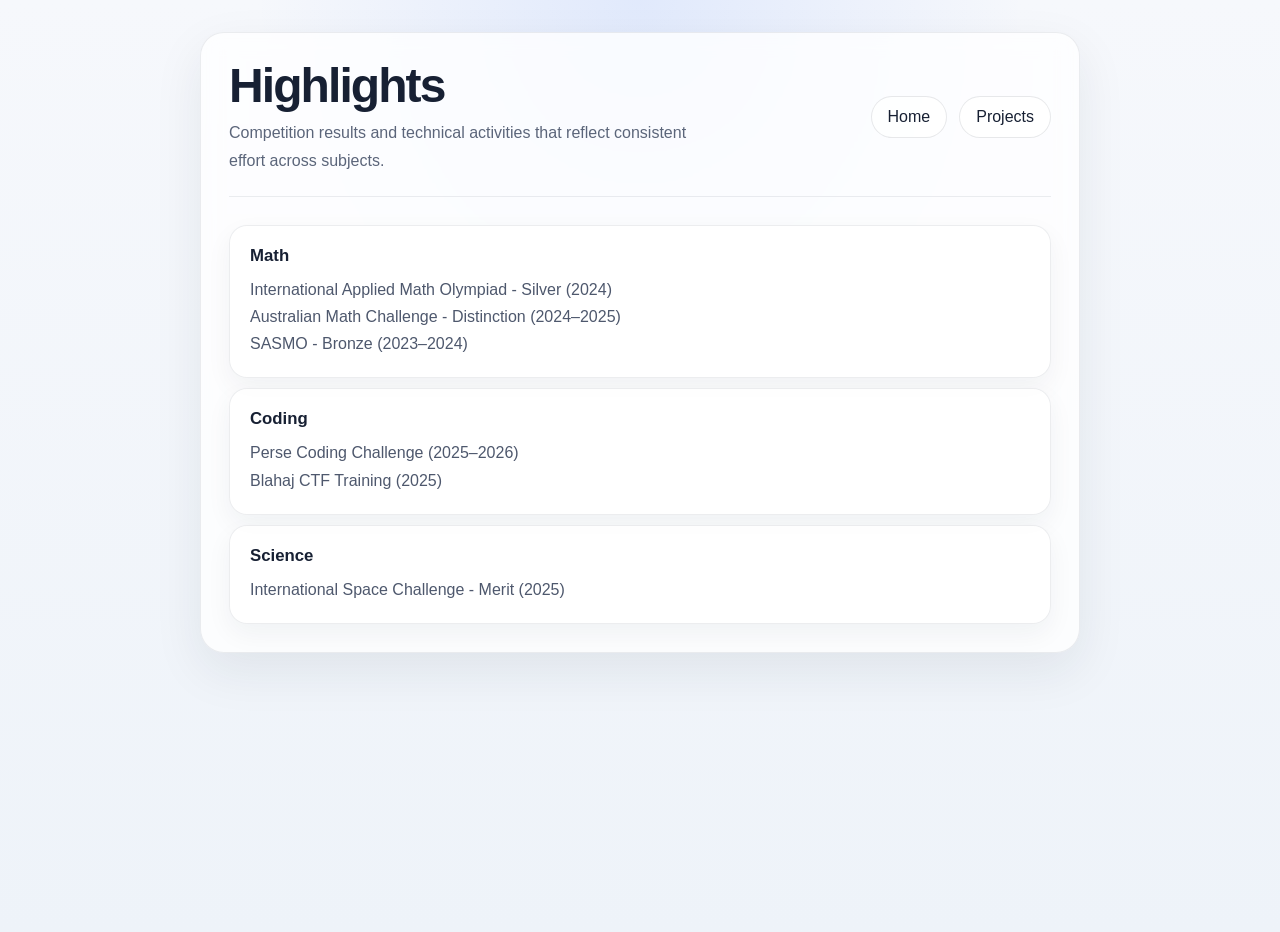
==== achievements.html @ 75c210fb "Add files via upload" ====
<!DOCTYPE html>
<html>
<head>
  <meta charset="utf-8">
  <meta name="viewport" content="width=device-width, initial-scale=1">
  <title>Highlights</title>
  <link rel="stylesheet" href="style.css">
</head>

<body>
  <div class="container">

    <header class="site-header">
      <div class="brand">
        <h1>Highlights</h1>
        <p>Competition results and technical activities that reflect consistent effort across subjects.</p>
      </div>

      <nav class="nav-links" aria-label="Primary">
        <a href="index.html">Home</a>
        <a href="projects.html">Projects</a>
      </nav>
    </header>

    <div class="card-grid meta-list">
      <section class="card">
        <h3>Math</h3>
        <p>International Applied Math Olympiad - Silver (2024)</p>
        <p>Australian Math Challenge - Distinction (2024–2025)</p>
        <p>SASMO - Bronze (2023–2024)</p>
      </section>

      <section class="card">
        <h3>Coding</h3>
        <p>Perse Coding Challenge (2025–2026)</p>
        <p>Blahaj CTF Training (2025)</p>
      </section>

      <section class="card">
        <h3>Science</h3>
        <p>International Space Challenge - Merit (2025)</p>
      </section>
    </div>

  </div>

</body>
</html>
---- style.css ----
* {
  box-sizing: border-box;
}

body {
  margin: 0;
  min-height: 100vh;
  font-family: "Helvetica Neue", Arial, sans-serif;
  color: #172033;
  background:
    radial-gradient(circle at top, rgba(72, 128, 255, 0.12), transparent 34%),
    linear-gradient(180deg, #f6f8fc 0%, #eef3f9 100%);
}

a {
  color: inherit;
  text-decoration: none;
}

.container {
  width: min(880px, calc(100% - 32px));
  margin: 32px auto;
  padding: 28px;
  background: rgba(255, 255, 255, 0.78);
  border: 1px solid rgba(23, 32, 51, 0.08);
  border-radius: 24px;
  box-shadow: 0 18px 50px rgba(23, 32, 51, 0.08);
  backdrop-filter: blur(10px);
}

.site-header {
  display: flex;
  justify-content: space-between;
  align-items: center;
  gap: 20px;
  padding-bottom: 22px;
  border-bottom: 1px solid rgba(23, 32, 51, 0.08);
  margin-bottom: 28px;
}

.brand h1,
h1 {
  margin: 0;
  font-size: clamp(2rem, 4vw, 3rem);
  letter-spacing: -0.04em;
  line-height: 1.05;
}

.brand p {
  margin: 8px 0 0;
  max-width: 54ch;
  color: #5b657a;
  line-height: 1.7;
}

.nav-links,
.links {
  display: flex;
  flex-wrap: wrap;
  gap: 12px;
}

.nav-links a,
.links a {
  display: inline-flex;
  align-items: center;
  justify-content: center;
  min-height: 42px;
  padding: 0 16px;
  border-radius: 999px;
  border: 1px solid rgba(23, 32, 51, 0.1);
  background: rgba(255, 255, 255, 0.72);
  color: #172033;
  transition: transform 180ms ease, box-shadow 180ms ease, border-color 180ms ease, background-color 180ms ease;
}

.nav-links a:hover,
.links a:hover {
  transform: translateY(-2px);
  border-color: rgba(72, 128, 255, 0.28);
  box-shadow: 0 10px 24px rgba(72, 128, 255, 0.14);
  background: #ffffff;
}

.hero,
.content-block {
  padding: 4px 0 0;
}

.hero p,
p {
  margin: 0;
  font-size: 1rem;
  line-height: 1.7;
  color: #4e586d;
}

.links {
  margin-top: 28px;
}

.section-title {
  margin: 28px 0 14px;
  font-size: 1.05rem;
  letter-spacing: 0.02em;
  text-transform: uppercase;
  color: #5b657a;
}

.card-grid {
  display: grid;
  gap: 16px;
}

.card {
  padding: 20px;
  border-radius: 18px;
  background: rgba(255, 255, 255, 0.82);
  border: 1px solid rgba(23, 32, 51, 0.08);
  box-shadow: 0 10px 26px rgba(23, 32, 51, 0.05);
}

.card h3 {
  margin: 0 0 10px;
  font-size: 1.05rem;
  color: #172033;
}

.meta-list {
  display: grid;
  gap: 10px;
}

.meta-list p + p {
  margin-top: 0;
}

@media (max-width: 720px) {
  .container {
    margin: 16px auto;
    padding: 20px;
    border-radius: 20px;
  }

  .site-header {
    flex-direction: column;
    align-items: flex-start;
  }

  .nav-links,
  .links {
    width: 100%;
  }

  .nav-links a,
  .links a {
    flex: 1 1 auto;
  }
}
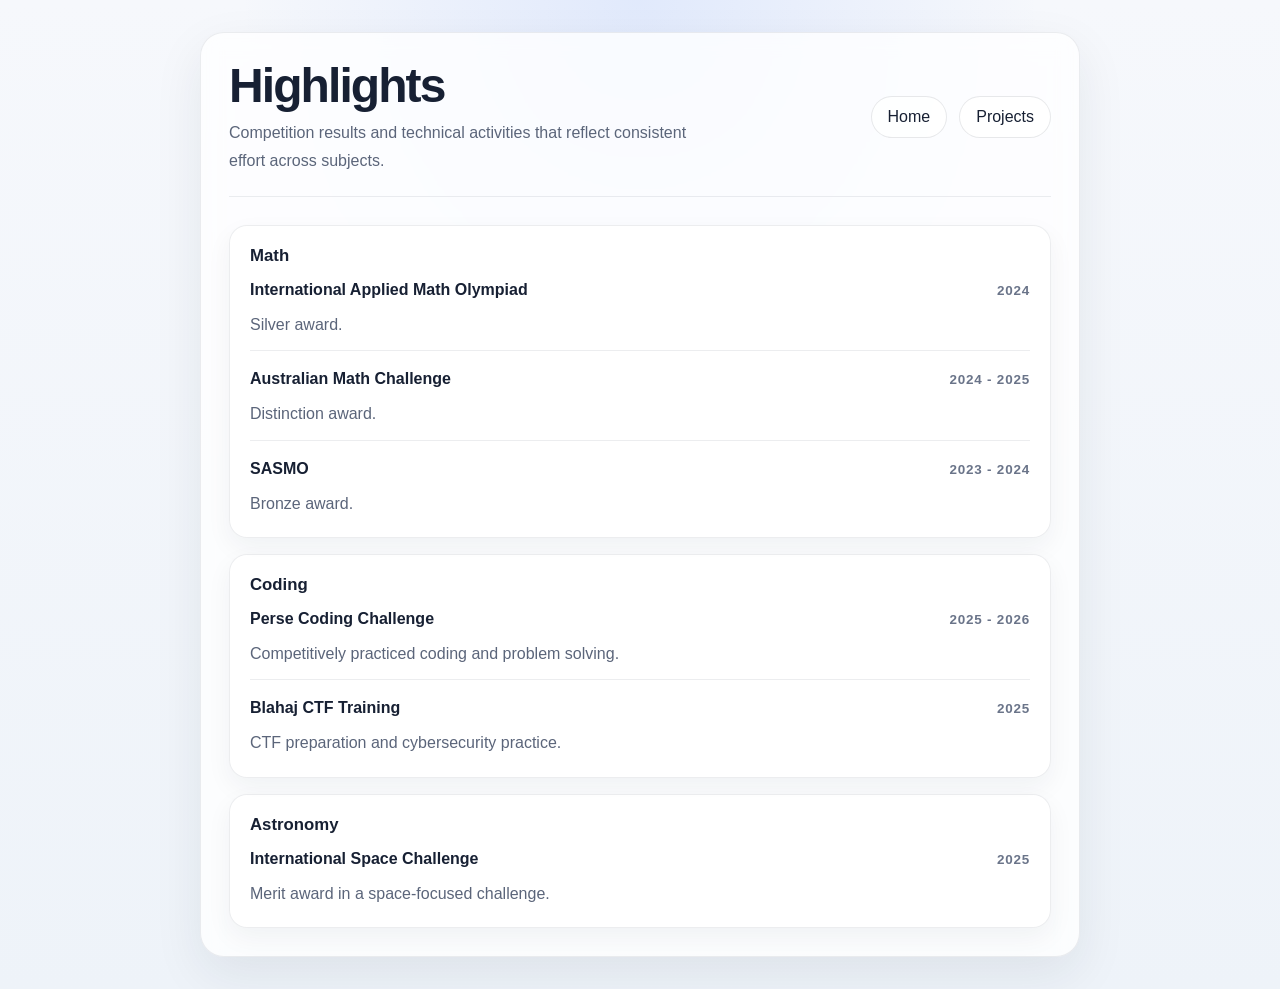
==== commit 3c7afd5f: "Add files via upload" ====
--- a/achievements.html
+++ b/achievements.html
@@ -22,23 +22,68 @@
       </nav>
     </header>
 
-    <div class="card-grid meta-list">
+    <div class="card-grid achievement-groups">
       <section class="card">
         <h3>Math</h3>
-        <p>International Applied Math Olympiad - Silver (2024)</p>
-        <p>Australian Math Challenge - Distinction (2024–2025)</p>
-        <p>SASMO - Bronze (2023–2024)</p>
+        <div class="achievement-list">
+          <article class="achievement-item">
+            <div class="achievement-head">
+              <p class="achievement-title">International Applied Math Olympiad</p>
+              <span class="achievement-year">2024</span>
+            </div>
+            <p class="achievement-desc">Silver award.</p>
+          </article>
+
+          <article class="achievement-item">
+            <div class="achievement-head">
+              <p class="achievement-title">Australian Math Challenge</p>
+              <span class="achievement-year">2024 - 2025</span>
+            </div>
+            <p class="achievement-desc">Distinction award.</p>
+          </article>
+
+          <article class="achievement-item">
+            <div class="achievement-head">
+              <p class="achievement-title">SASMO</p>
+              <span class="achievement-year">2023 - 2024</span>
+            </div>
+            <p class="achievement-desc">Bronze award.</p>
+          </article>
+        </div>
       </section>
 
       <section class="card">
         <h3>Coding</h3>
-        <p>Perse Coding Challenge (2025–2026)</p>
-        <p>Blahaj CTF Training (2025)</p>
+        <div class="achievement-list">
+          <article class="achievement-item">
+            <div class="achievement-head">
+              <p class="achievement-title">Perse Coding Challenge</p>
+              <span class="achievement-year">2025 - 2026</span>
+            </div>
+            <p class="achievement-desc">Competitively practiced coding and problem solving.</p>
+          </article>
+
+          <article class="achievement-item">
+            <div class="achievement-head">
+              <p class="achievement-title">Blahaj CTF Training</p>
+              <span class="achievement-year">2025</span>
+            </div>
+            <p class="achievement-desc">CTF preparation and cybersecurity practice.</p>
+          </article>
+        </div>
       </section>
 
       <section class="card">
-        <h3>Science</h3>
-        <p>International Space Challenge - Merit (2025)</p>
+        <h3>Astronomy</h3>
+        <div class="achievement-list">
+          <article class="achievement-item">
+            <div class="achievement-head">
+              <p class="achievement-title">International Space Challenge</p>
+              <span class="achievement-year">2025</span>
+            </div>
+            <p class="achievement-desc">Merit award in a space-focused challenge.</p>
+          </article>
+        </div>
       </section>
     </div>
 
--- a/style.css
+++ b/style.css
@@ -126,13 +126,87 @@
   color: #172033;
 }
 
+.card-meta {
+  margin-top: -2px;
+  margin-bottom: 14px;
+  font-size: 0.88rem;
+  font-weight: 700;
+  letter-spacing: 0.08em;
+  text-transform: uppercase;
+  color: #6a7489;
+}
+
+.tag-list {
+  display: flex;
+  flex-wrap: wrap;
+  gap: 8px;
+  margin-top: 14px;
+}
+
+.tag {
+  display: inline-flex;
+  align-items: center;
+  min-height: 30px;
+  padding: 0 12px;
+  border-radius: 999px;
+  border: 1px solid rgba(72, 128, 255, 0.18);
+  background: rgba(72, 128, 255, 0.08);
+  color: #3353a4;
+  font-size: 0.88rem;
+  font-weight: 600;
+  letter-spacing: 0.01em;
+}
+
 .meta-list {
   display: grid;
   gap: 10px;
 }
 
-.meta-list p + p {
-  margin-top: 0;
+.achievement-groups {
+  display: grid;
+  gap: 16px;
+}
+
+.achievement-list {
+  display: grid;
+  gap: 12px;
+}
+
+.achievement-item {
+  padding: 14px 0 0;
+  border-top: 1px solid rgba(23, 32, 51, 0.08);
+}
+
+.achievement-item:first-child {
+  padding-top: 0;
+  border-top: 0;
+}
+
+.achievement-head {
+  display: flex;
+  justify-content: space-between;
+  align-items: baseline;
+  gap: 12px;
+}
+
+.achievement-title {
+  margin: 0;
+  font-weight: 700;
+  color: #172033;
+}
+
+.achievement-year {
+  flex: none;
+  font-size: 0.84rem;
+  font-weight: 700;
+  letter-spacing: 0.06em;
+  text-transform: uppercase;
+  color: #6a7489;
+}
+
+.achievement-desc {
+  margin-top: 8px;
+  color: #5b657a;
 }
 
 @media (max-width: 720px) {
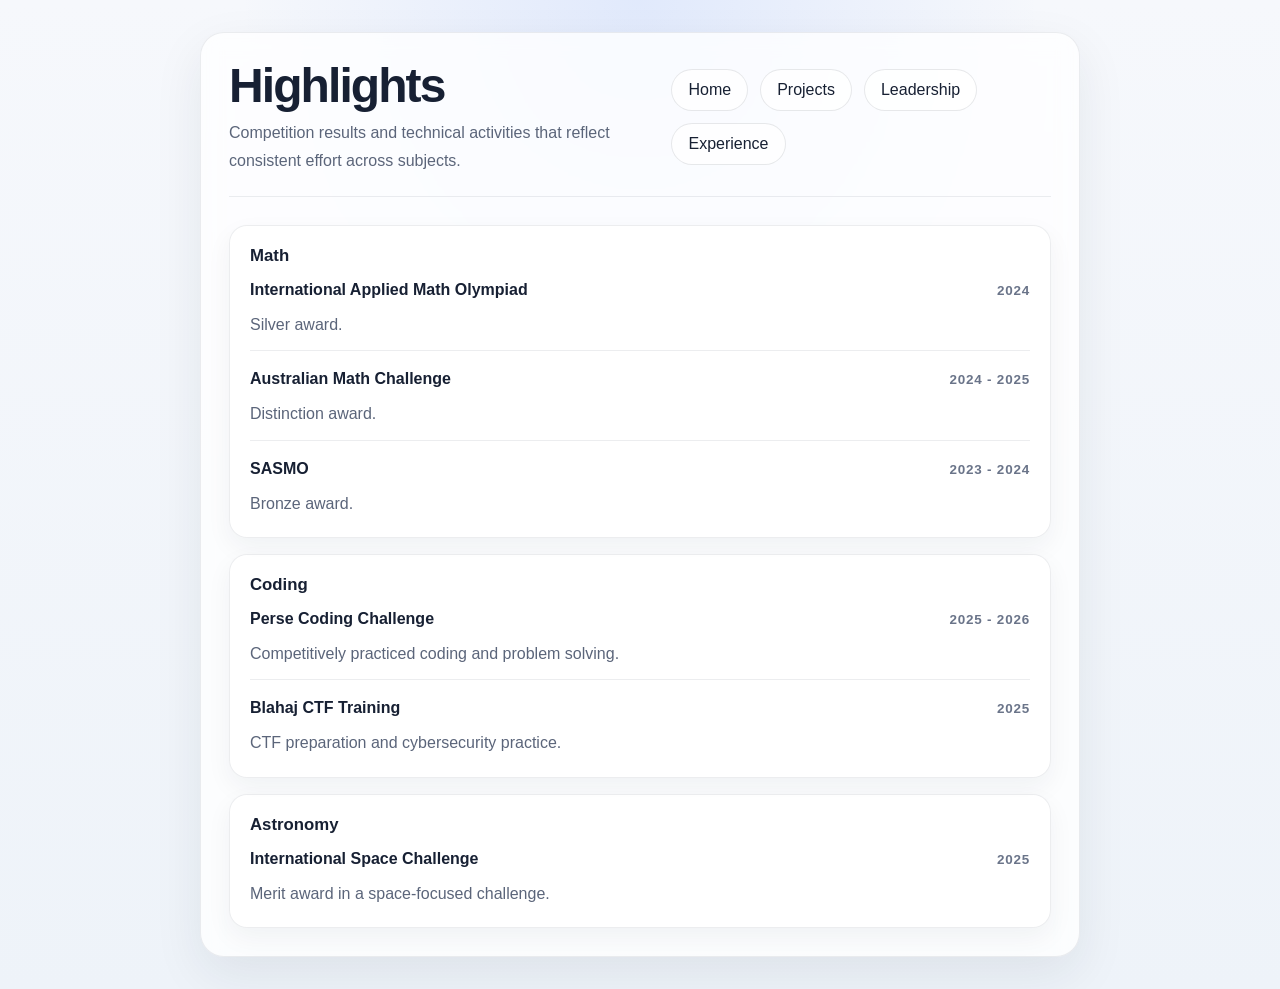
==== commit 1fd6008c: "Add files via upload" ====
--- a/achievements.html
+++ b/achievements.html
@@ -19,6 +19,8 @@
       <nav class="nav-links" aria-label="Primary">
         <a href="index.html">Home</a>
         <a href="projects.html">Projects</a>
+        <a href="leadership.html">Leadership</a>
+        <a href="experience.html">Experience</a>
       </nav>
     </header>
 
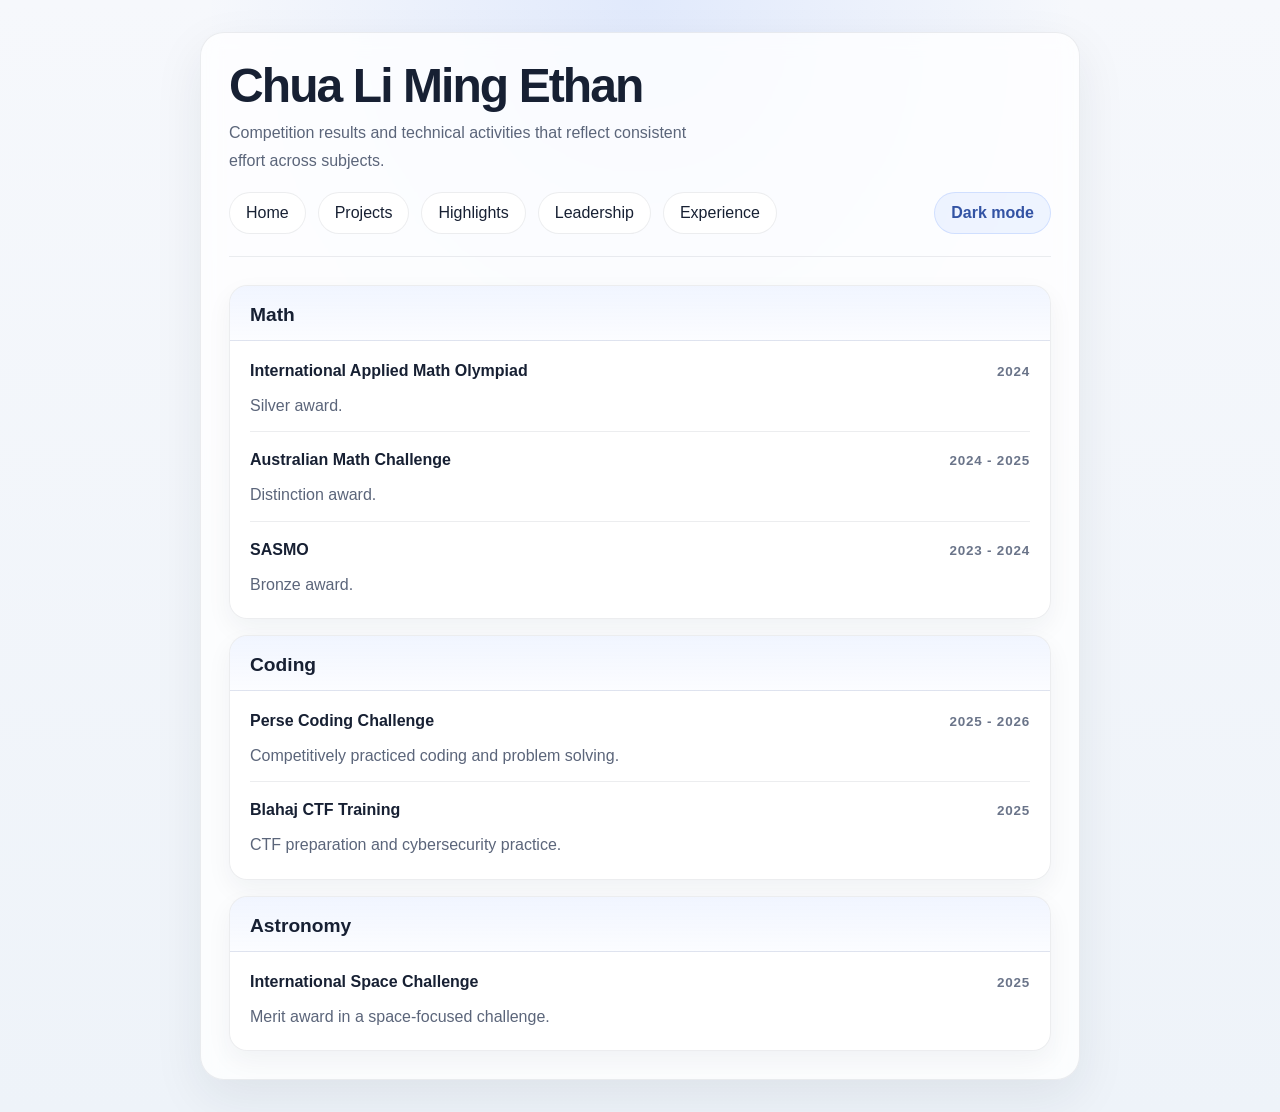
==== commit 7d3d537e: "Add files via upload" ====
--- a/achievements.html
+++ b/achievements.html
@@ -12,16 +12,21 @@
 
     <header class="site-header">
       <div class="brand">
-        <h1>Highlights</h1>
+        <h1>Chua Li Ming Ethan</h1>
         <p>Competition results and technical activities that reflect consistent effort across subjects.</p>
       </div>
 
-      <nav class="nav-links" aria-label="Primary">
-        <a href="index.html">Home</a>
-        <a href="projects.html">Projects</a>
-        <a href="leadership.html">Leadership</a>
-        <a href="experience.html">Experience</a>
-      </nav>
+      <div class="header-tools">
+        <nav class="nav-links" aria-label="Primary">
+          <a href="index.html">Home</a>
+          <a href="projects.html">Projects</a>
+          <a href="achievements.html">Highlights</a>
+          <a href="leadership.html">Leadership</a>
+          <a href="experience.html">Experience</a>
+        </nav>
+
+        <button class="theme-toggle" type="button" data-theme-toggle>Dark mode</button>
+      </div>
     </header>
 
     <div class="card-grid achievement-groups">
@@ -90,6 +95,7 @@
     </div>
 
   </div>
+  <script src="script.js"></script>
 
 </body>
 </html>
--- a/style.css
+++ b/style.css
@@ -1,3 +1,39 @@
+:root {
+  color-scheme: light;
+  --page-bg:
+    radial-gradient(circle at top, rgba(72, 128, 255, 0.12), transparent 34%),
+    linear-gradient(180deg, #f6f8fc 0%, #eef3f9 100%);
+  --surface: rgba(255, 255, 255, 0.78);
+  --surface-strong: rgba(255, 255, 255, 0.88);
+  --text: #172033;
+  --muted: #5b657a;
+  --muted-strong: #6a7489;
+  --border: rgba(23, 32, 51, 0.08);
+  --shadow: rgba(23, 32, 51, 0.08);
+  --accent: #3353a4;
+  --accent-soft: rgba(72, 128, 255, 0.08);
+  --accent-border: rgba(72, 128, 255, 0.18);
+  --accent-glow: rgba(72, 128, 255, 0.14);
+}
+
+body[data-theme="dark"] {
+  color-scheme: dark;
+  --page-bg:
+    radial-gradient(circle at top, rgba(104, 142, 255, 0.14), transparent 34%),
+    linear-gradient(180deg, #0f1421 0%, #151c2d 100%);
+  --surface: rgba(18, 24, 37, 0.78);
+  --surface-strong: rgba(18, 24, 37, 0.9);
+  --text: #eef2ff;
+  --muted: #b1b9d0;
+  --muted-strong: #9fa8c0;
+  --border: rgba(255, 255, 255, 0.1);
+  --shadow: rgba(0, 0, 0, 0.28);
+  --accent: #9fb4ff;
+  --accent-soft: rgba(104, 142, 255, 0.14);
+  --accent-border: rgba(159, 180, 255, 0.22);
+  --accent-glow: rgba(104, 142, 255, 0.18);
+}
+
 * {
   box-sizing: border-box;
 }
@@ -6,10 +42,9 @@
   margin: 0;
   min-height: 100vh;
   font-family: "Helvetica Neue", Arial, sans-serif;
-  color: #172033;
-  background:
-    radial-gradient(circle at top, rgba(72, 128, 255, 0.12), transparent 34%),
-    linear-gradient(180deg, #f6f8fc 0%, #eef3f9 100%);
+  color: var(--text);
+  background: var(--page-bg);
+  transition: background 220ms ease, color 220ms ease;
 }
 
 a {
@@ -21,20 +56,18 @@
   width: min(880px, calc(100% - 32px));
   margin: 32px auto;
   padding: 28px;
-  background: rgba(255, 255, 255, 0.78);
-  border: 1px solid rgba(23, 32, 51, 0.08);
+  background: var(--surface);
+  border: 1px solid var(--border);
   border-radius: 24px;
-  box-shadow: 0 18px 50px rgba(23, 32, 51, 0.08);
+  box-shadow: 0 18px 50px var(--shadow);
   backdrop-filter: blur(10px);
 }
 
 .site-header {
-  display: flex;
-  justify-content: space-between;
-  align-items: center;
-  gap: 20px;
+  display: grid;
+  gap: 18px;
   padding-bottom: 22px;
-  border-bottom: 1px solid rgba(23, 32, 51, 0.08);
+  border-bottom: 1px solid var(--border);
   margin-bottom: 28px;
 }
 
@@ -49,8 +82,16 @@
 .brand p {
   margin: 8px 0 0;
   max-width: 54ch;
-  color: #5b657a;
+  color: var(--muted);
   line-height: 1.7;
+}
+
+.header-tools {
+  display: flex;
+  align-items: center;
+  justify-content: space-between;
+  gap: 14px;
+  flex-wrap: wrap;
 }
 
 .nav-links,
@@ -68,18 +109,39 @@
   min-height: 42px;
   padding: 0 16px;
   border-radius: 999px;
-  border: 1px solid rgba(23, 32, 51, 0.1);
-  background: rgba(255, 255, 255, 0.72);
-  color: #172033;
-  transition: transform 180ms ease, box-shadow 180ms ease, border-color 180ms ease, background-color 180ms ease;
+  border: 1px solid var(--border);
+  background: var(--surface-strong);
+  color: var(--text);
+  transition: transform 180ms ease, box-shadow 180ms ease, border-color 180ms ease, background-color 180ms ease, color 180ms ease;
 }
 
 .nav-links a:hover,
 .links a:hover {
   transform: translateY(-2px);
-  border-color: rgba(72, 128, 255, 0.28);
-  box-shadow: 0 10px 24px rgba(72, 128, 255, 0.14);
-  background: #ffffff;
+  border-color: var(--accent-border);
+  box-shadow: 0 10px 24px var(--accent-glow);
+  background: var(--surface-strong);
+}
+
+.theme-toggle {
+  display: inline-flex;
+  align-items: center;
+  justify-content: center;
+  min-height: 42px;
+  padding: 0 16px;
+  border-radius: 999px;
+  border: 1px solid var(--accent-border);
+  background: var(--accent-soft);
+  color: var(--accent);
+  font: inherit;
+  font-weight: 700;
+  cursor: pointer;
+  transition: transform 180ms ease, box-shadow 180ms ease, border-color 180ms ease, background-color 180ms ease, color 180ms ease;
+}
+
+.theme-toggle:hover {
+  transform: translateY(-2px);
+  box-shadow: 0 10px 24px var(--accent-glow);
 }
 
 .hero,
@@ -92,7 +154,7 @@
   margin: 0;
   font-size: 1rem;
   line-height: 1.7;
-  color: #4e586d;
+  color: var(--muted);
 }
 
 .links {
@@ -104,7 +166,7 @@
   font-size: 1.05rem;
   letter-spacing: 0.02em;
   text-transform: uppercase;
-  color: #5b657a;
+  color: var(--muted);
 }
 
 .card-grid {
@@ -115,15 +177,19 @@
 .card {
   padding: 20px;
   border-radius: 18px;
-  background: rgba(255, 255, 255, 0.82);
-  border: 1px solid rgba(23, 32, 51, 0.08);
+  background: var(--surface-strong);
+  border: 1px solid var(--border);
   box-shadow: 0 10px 26px rgba(23, 32, 51, 0.05);
+  overflow: hidden;
 }
 
 .card h3 {
-  margin: 0 0 10px;
-  font-size: 1.05rem;
-  color: #172033;
+  margin: -20px -20px 16px;
+  padding: 18px 20px 14px;
+  font-size: 1.2rem;
+  color: var(--text);
+  background: linear-gradient(180deg, var(--accent-soft), rgba(72, 128, 255, 0.02));
+  border-bottom: 1px solid var(--border);
 }
 
 .card-meta {
@@ -133,7 +199,7 @@
   font-weight: 700;
   letter-spacing: 0.08em;
   text-transform: uppercase;
-  color: #6a7489;
+  color: var(--muted-strong);
 }
 
 .tag-list {
@@ -149,9 +215,9 @@
   min-height: 30px;
   padding: 0 12px;
   border-radius: 999px;
-  border: 1px solid rgba(72, 128, 255, 0.18);
-  background: rgba(72, 128, 255, 0.08);
-  color: #3353a4;
+  border: 1px solid var(--accent-border);
+  background: var(--accent-soft);
+  color: var(--accent);
   font-size: 0.88rem;
   font-weight: 600;
   letter-spacing: 0.01em;
@@ -174,7 +240,7 @@
 
 .achievement-item {
   padding: 14px 0 0;
-  border-top: 1px solid rgba(23, 32, 51, 0.08);
+  border-top: 1px solid var(--border);
 }
 
 .achievement-item:first-child {
@@ -192,7 +258,7 @@
 .achievement-title {
   margin: 0;
   font-weight: 700;
-  color: #172033;
+  color: var(--text);
 }
 
 .achievement-year {
@@ -201,12 +267,12 @@
   font-weight: 700;
   letter-spacing: 0.06em;
   text-transform: uppercase;
-  color: #6a7489;
+  color: var(--muted-strong);
 }
 
 .achievement-desc {
   margin-top: 8px;
-  color: #5b657a;
+  color: var(--muted);
 }
 
 @media (max-width: 720px) {
@@ -217,17 +283,27 @@
   }
 
   .site-header {
+    gap: 14px;
+  }
+
+  .nav-links,
+  .links,
+  .header-tools {
+    width: 100%;
+  }
+
+  .nav-links a,
+  .links a,
+  .theme-toggle {
+    flex: 1 1 auto;
+  }
+
+  .header-tools {
     flex-direction: column;
-    align-items: flex-start;
-  }
-
-  .nav-links,
-  .links {
+    align-items: stretch;
+  }
+
+  .theme-toggle {
     width: 100%;
   }
-
-  .nav-links a,
-  .links a {
-    flex: 1 1 auto;
-  }
 }
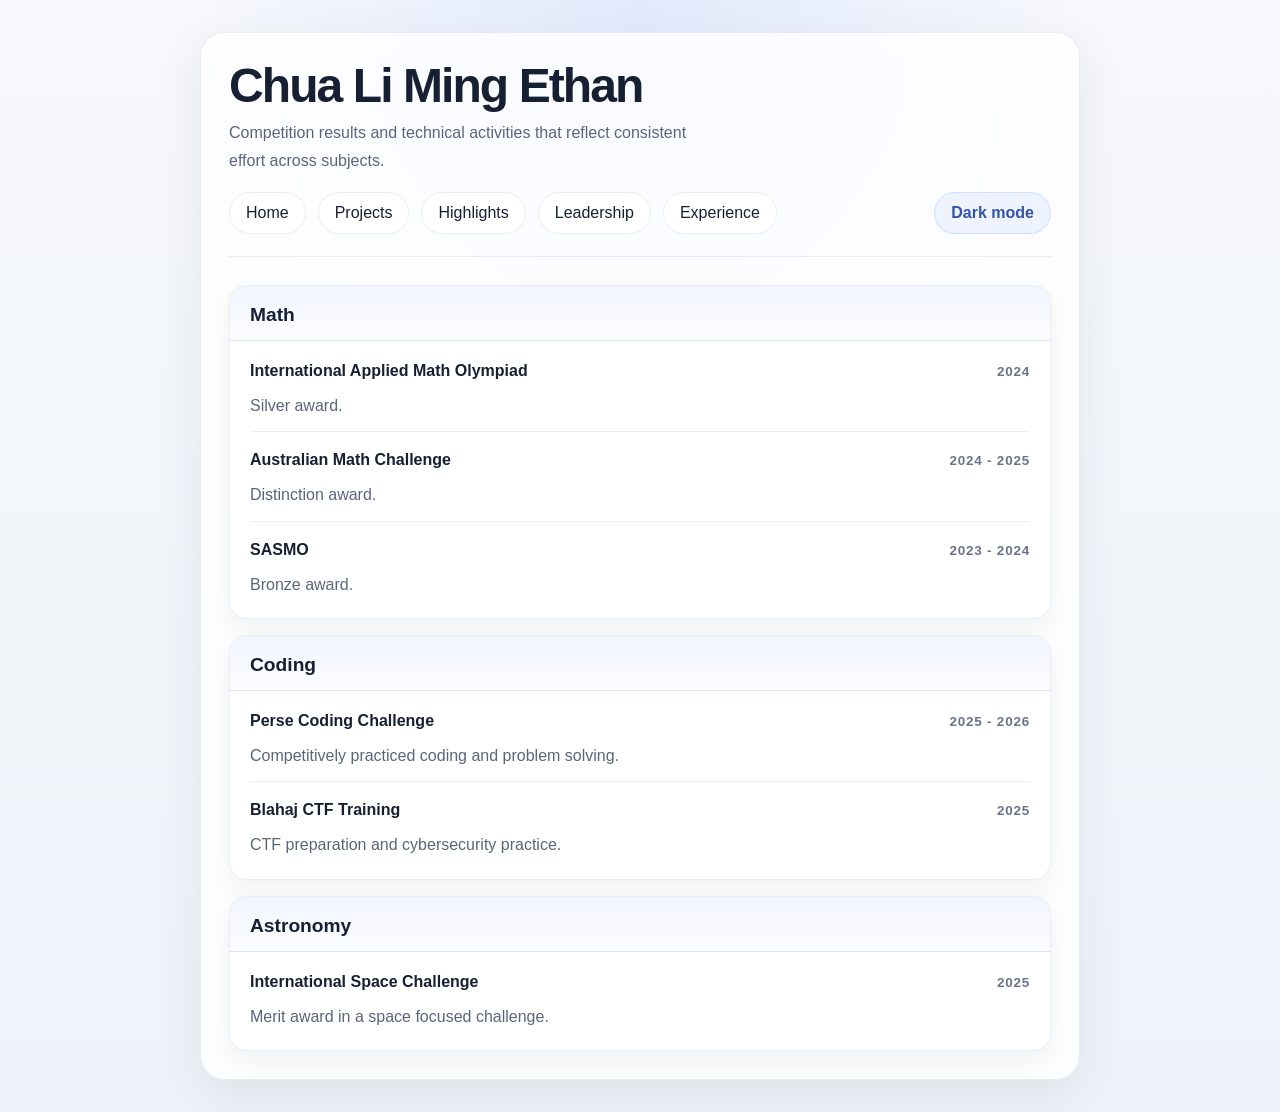
==== commit 4adec539: "Add files via upload" ====
--- a/achievements.html
+++ b/achievements.html
@@ -88,7 +88,7 @@
               <p class="achievement-title">International Space Challenge</p>
               <span class="achievement-year">2025</span>
             </div>
-            <p class="achievement-desc">Merit award in a space-focused challenge.</p>
+            <p class="achievement-desc">Merit award in a space focused challenge.</p>
           </article>
         </div>
       </section>
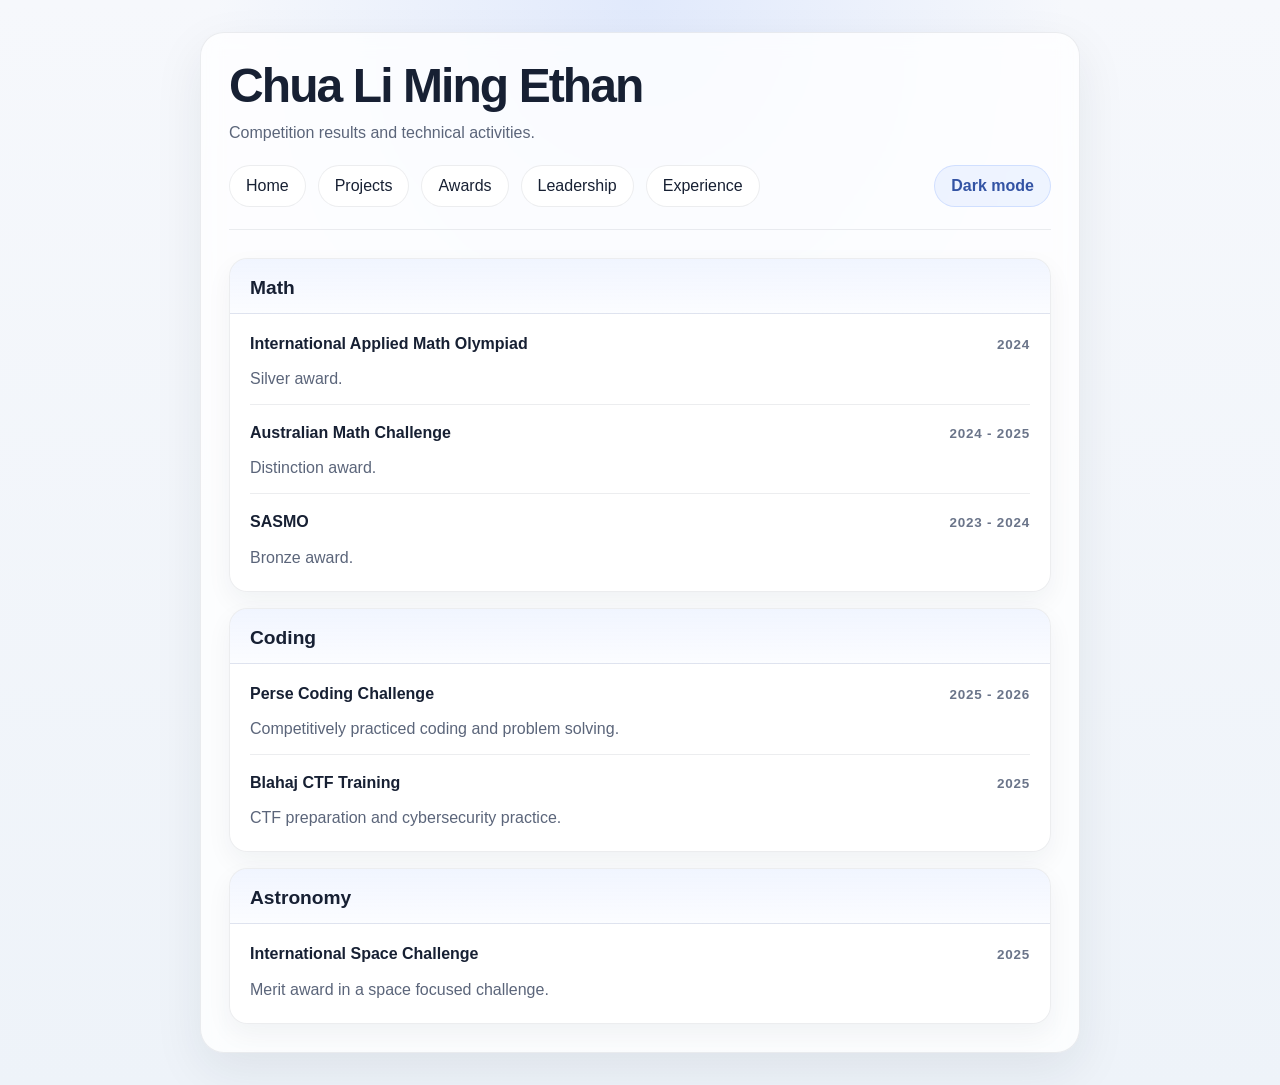
==== commit 534de2c1: "Add files via upload" ====
--- a/achievements.html
+++ b/achievements.html
@@ -13,14 +13,14 @@
     <header class="site-header">
       <div class="brand">
         <h1>Chua Li Ming Ethan</h1>
-        <p>Competition results and technical activities that reflect consistent effort across subjects.</p>
+        <p>Competition results and technical activities.</p>
       </div>
 
       <div class="header-tools">
         <nav class="nav-links" aria-label="Primary">
           <a href="index.html">Home</a>
           <a href="projects.html">Projects</a>
-          <a href="achievements.html">Highlights</a>
+          <a href="achievements.html">Awards</a>
           <a href="leadership.html">Leadership</a>
           <a href="experience.html">Experience</a>
         </nav>
